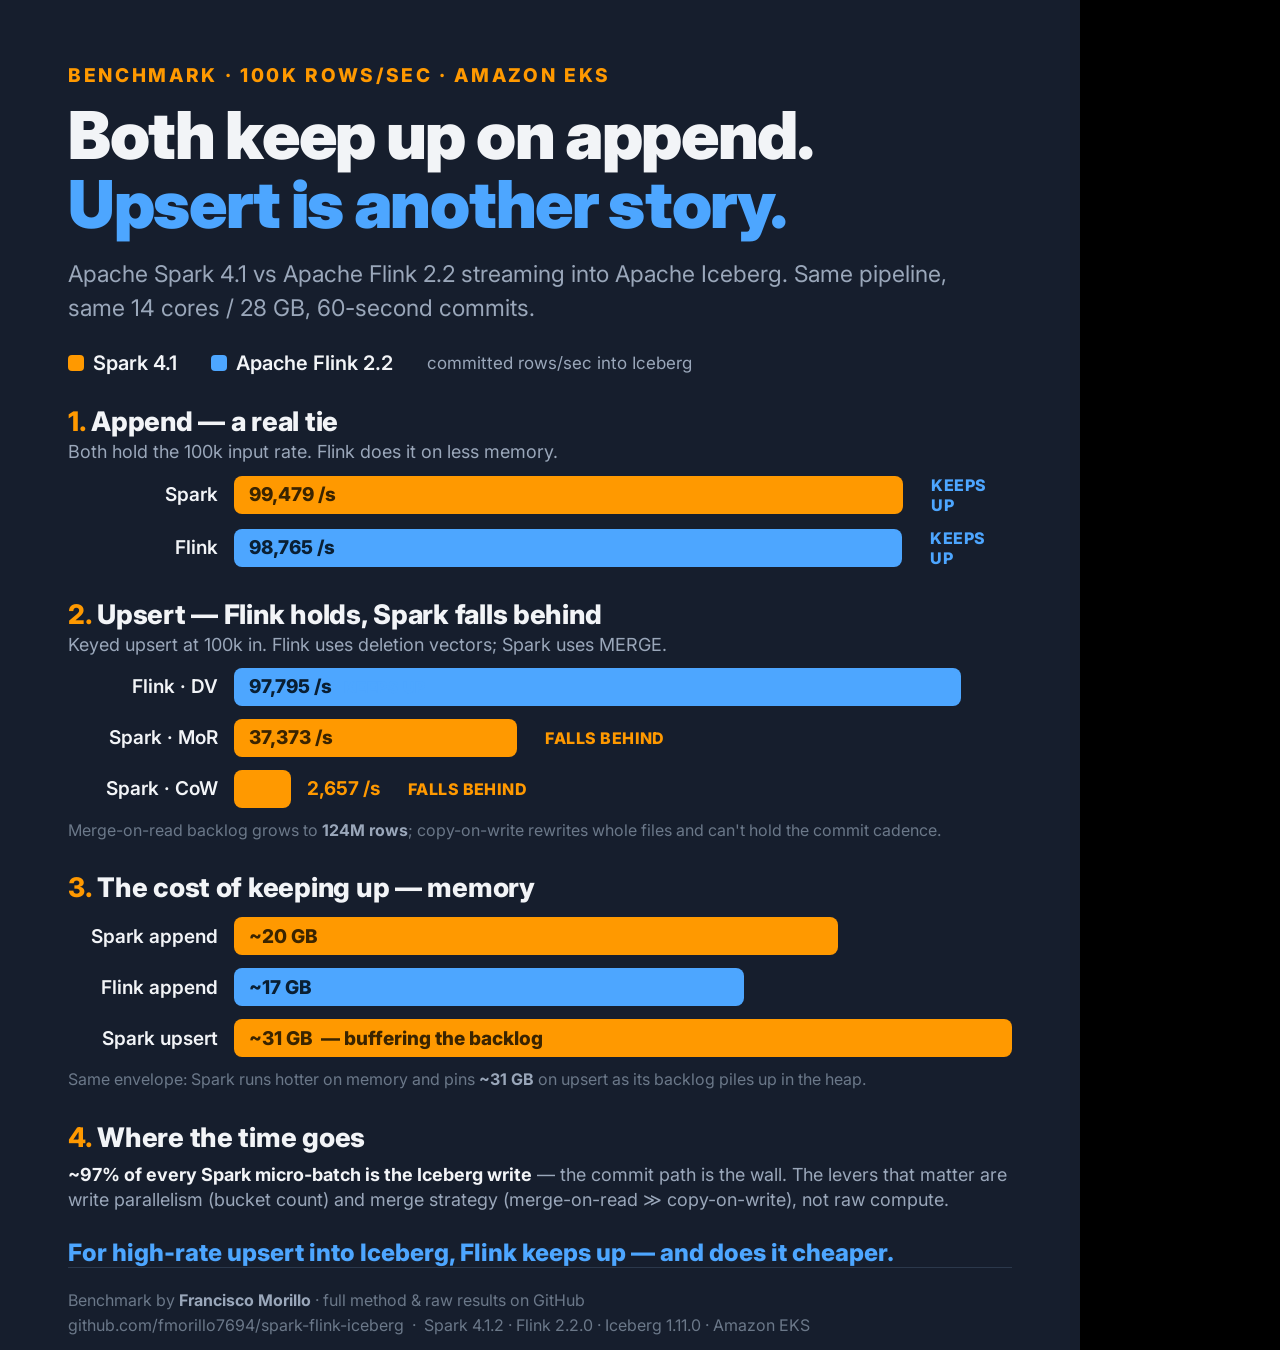
==== blog/summary_card.html @ 2a1c8cc1 "Retitle to 'Streaming Data Lake'; drop cores-scaling claim; add AWS-themed LinkedIn summary card" ====
<!doctype html>
<html lang="en">
<head>
<meta charset="utf-8">
<style>
  @import url('https://fonts.googleapis.com/css2?family=Inter:wght@400;500;600;700;800;900&display=swap');
  * { margin:0; padding:0; box-sizing:border-box; }
  :root{
    /* AWS palette: Squid Ink navy bg, AWS orange (Spark) + AWS blue (Flink). */
    --bg:#161E2D; --panel:#1b2536; --panel2:#151d2b;
    --ink:#f2f4f7; --muted:#9aa7ba; --faint:#6b7889;
    --spark:#ff9900; --spark-d:#7a4d0a;   /* AWS orange */
    --flink:#4da6ff; --flink-d:#1f4a73;    /* AWS blue */
    --rule:#2b384b;
  }
  html,body{ background:#000; }
  .card{
    width:1080px; height:1350px; background:var(--bg); color:var(--ink);
    font-family:'Inter',system-ui,sans-serif; padding:64px 68px 48px;
    display:flex; flex-direction:column;
  }
  .kicker{ color:var(--spark); font-weight:800; font-size:19px; letter-spacing:.14em; text-transform:uppercase; }
  h1{ font-size:66px; line-height:1.04; font-weight:900; letter-spacing:-.02em; margin-top:14px; }
  h1 .g{ color:var(--flink); }
  .sub{ color:var(--muted); font-size:23px; line-height:1.45; margin-top:20px; font-weight:400; max-width:900px; }
  .legend{ display:flex; gap:34px; margin-top:26px; font-size:20px; font-weight:600; align-items:center; }
  .legend .dot{ display:inline-block; width:16px; height:16px; border-radius:4px; margin-right:9px; vertical-align:-1px; }
  .sec{ margin-top:30px; }
  .sec h2{ font-size:27px; font-weight:800; letter-spacing:-.01em; }
  .sec h2 .n{ color:var(--spark); }
  .sec .cap{ color:var(--muted); font-size:18px; margin-top:3px; font-weight:400; }
  .row{ display:flex; align-items:center; gap:16px; margin-top:13px; }
  .row .lbl{ width:150px; font-size:19px; color:var(--ink); font-weight:600; text-align:right; flex-shrink:0; }
  .bar{ height:38px; border-radius:8px; display:flex; align-items:center; padding:0 15px; font-weight:800; font-size:19px; color:#10192a; white-space:nowrap; }
  .bar.s{ background:var(--spark); color:#3a2400; }
  .bar.f{ background:var(--flink); color:#0a1f33; }
  .bar.sd{ background:linear-gradient(90deg,var(--spark) 0%, var(--spark) 100%); }
  .verdict{ font-size:16px; font-weight:800; margin-left:12px; letter-spacing:.03em; }
  .keep{ color:var(--flink); }
  .behind{ color:var(--spark); }
  .note{ color:var(--faint); font-size:16px; margin-top:11px; line-height:1.4; }
  .note b{ color:var(--muted); }
  .foot{ margin-top:auto; border-top:1px solid var(--rule); padding-top:20px; display:flex; justify-content:space-between; align-items:flex-end; }
  .foot .l{ color:var(--faint); font-size:16px; line-height:1.55; }
  .foot .l b{ color:var(--muted); }
  .foot .brand{ font-size:27px; font-weight:800; color:var(--ink); }
  .foot .brand .v{ color:var(--spark); }
  .kicker-line{ color:var(--flink); font-weight:800; font-size:24px; margin-top:26px; }
</style>
</head>
<body>
<div class="card">
  <div class="kicker">Benchmark · 100K rows/sec · Amazon EKS</div>
  <h1>Both keep up on append.<br><span class="g">Upsert is another story.</span></h1>
  <div class="sub">Apache Spark 4.1 vs Apache Flink 2.2 streaming into Apache Iceberg.
  Same pipeline, same 14 cores / 28 GB, 60-second commits.</div>

  <div class="legend">
    <span><span class="dot" style="background:var(--spark)"></span>Spark 4.1</span>
    <span><span class="dot" style="background:var(--flink)"></span>Apache Flink 2.2</span>
    <span style="color:var(--muted);font-weight:400;font-size:17px">committed rows/sec into Iceberg</span>
  </div>

  <!-- 1. APPEND -->
  <div class="sec">
    <h2><span class="n">1.</span> Append — a real tie</h2>
    <div class="cap">Both hold the 100k input rate. Flink does it on less memory.</div>
    <div class="row"><span class="lbl">Spark</span>
      <div class="bar s" style="width:72%">99,479 /s</div><span class="verdict" style="color:var(--flink)">KEEPS UP</span></div>
    <div class="row"><span class="lbl">Flink</span>
      <div class="bar f" style="width:71%">98,765 /s</div><span class="verdict keep">KEEPS UP</span></div>
  </div>

  <!-- 2. UPSERT -->
  <div class="sec">
    <h2><span class="n">2.</span> Upsert — Flink holds, Spark falls behind</h2>
    <div class="cap">Keyed upsert at 100k in. Flink uses deletion vectors; Spark uses MERGE.</div>
    <div class="row"><span class="lbl">Flink · DV</span>
      <div class="bar f" style="width:77%">97,795 /s<span class="verdict keep">KEEPS UP</span></div></div>
    <div class="row"><span class="lbl">Spark · MoR</span>
      <div class="bar s" style="width:30%">37,373 /s</div><span class="verdict behind">FALLS BEHIND</span></div>
    <div class="row"><span class="lbl">Spark · CoW</span>
      <div class="bar s" style="width:6%;padding:0 8px"></div><span style="font-weight:700;font-size:19px;color:var(--spark)">2,657 /s</span><span class="verdict behind">FALLS BEHIND</span></div>
    <div class="note">Merge-on-read backlog grows to <b>124M rows</b>; copy-on-write rewrites whole files and can't hold the commit cadence.</div>
  </div>

  <!-- 3. MEMORY -->
  <div class="sec">
    <h2><span class="n">3.</span> The cost of keeping up — memory</h2>
    <div class="row"><span class="lbl">Spark append</span>
      <div class="bar s" style="width:64%">~20 GB</div></div>
    <div class="row"><span class="lbl">Flink append</span>
      <div class="bar f" style="width:54%">~17 GB</div></div>
    <div class="row"><span class="lbl">Spark upsert</span>
      <div class="bar s" style="width:100%">~31 GB &nbsp;— buffering the backlog</div></div>
    <div class="note">Same envelope: Spark runs hotter on memory and pins <b>~31 GB</b> on upsert as its backlog piles up in the heap.</div>
  </div>

  <!-- 4. WHERE THE TIME GOES -->
  <div class="sec">
    <h2><span class="n">4.</span> Where the time goes</h2>
    <div class="note" style="font-size:18px;color:var(--muted);margin-top:8px">
      <b style="color:var(--ink)">~97% of every Spark micro-batch is the Iceberg write</b> — the commit path is the
      wall. The levers that matter are write parallelism (bucket count) and merge strategy
      (merge-on-read ≫ copy-on-write), not raw compute.</div>
  </div>

  <div class="kicker-line">For high-rate upsert into Iceberg, Flink keeps up — and does it cheaper.</div>

  <div class="foot">
    <div class="l">Benchmark by <b>Francisco Morillo</b> · full method &amp; raw results on GitHub<br>
      github.com/fmorillo7694/spark-flink-iceberg &nbsp;·&nbsp; Spark 4.1.2 · Flink 2.2.0 · Iceberg 1.11.0 · Amazon EKS</div>
  </div>
</div>
</body>
</html>
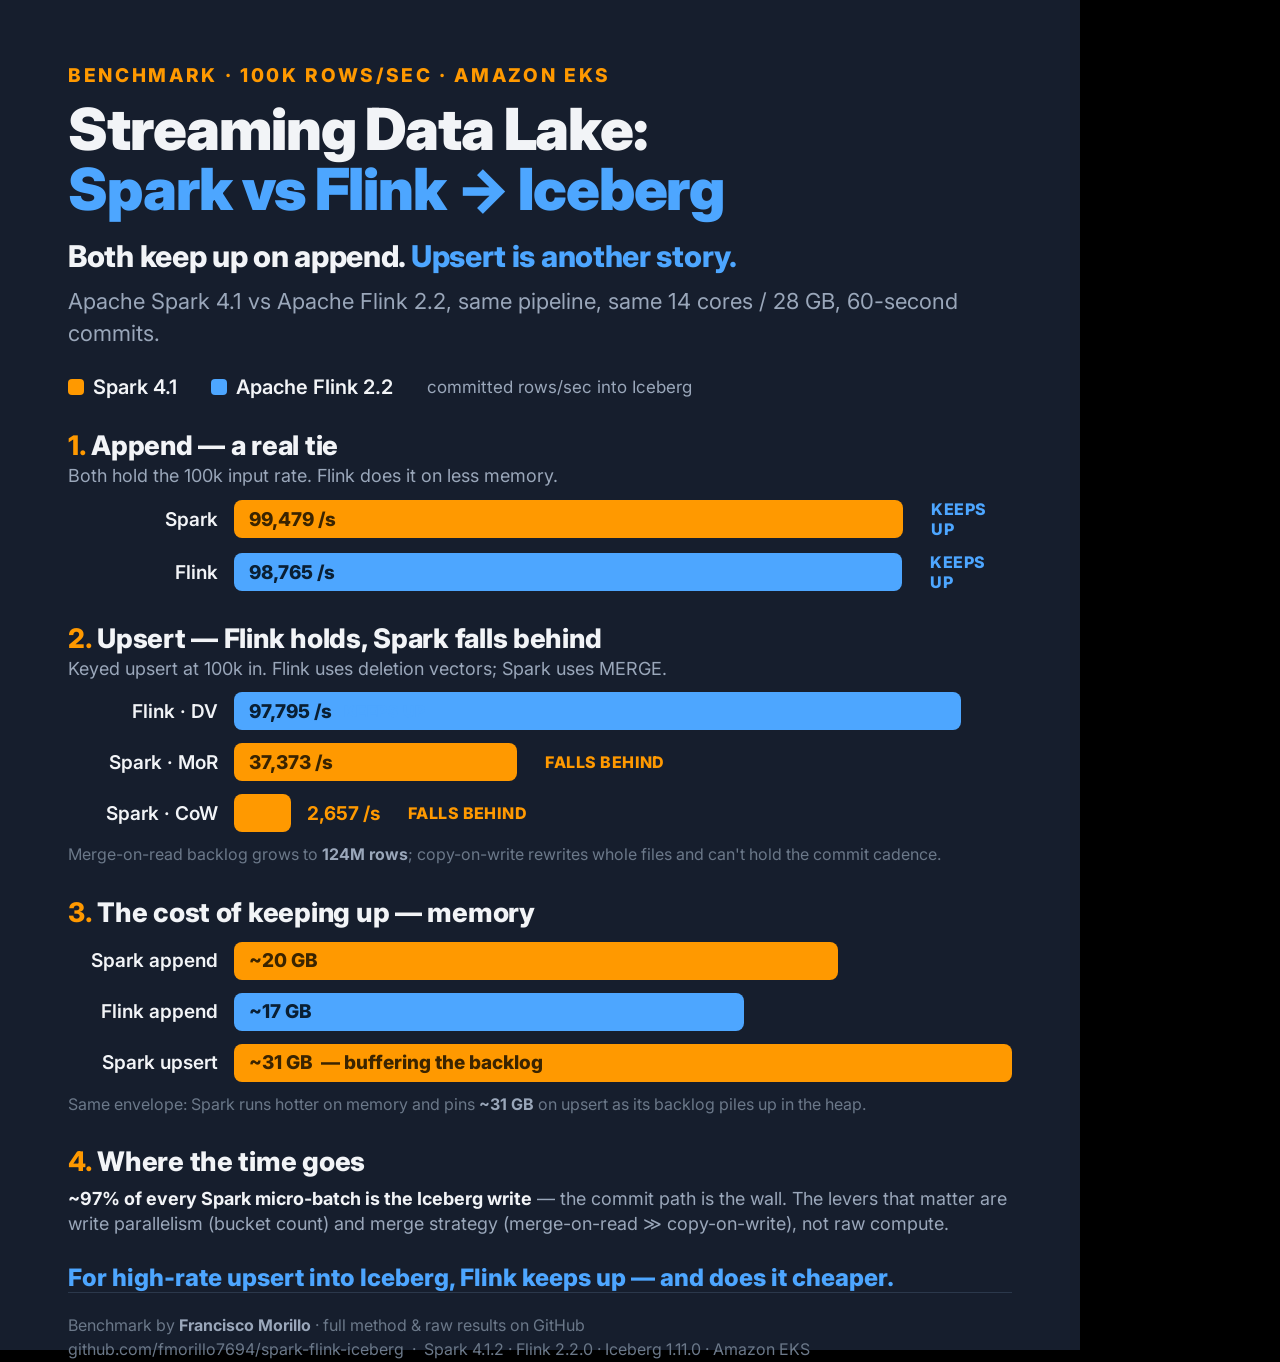
==== commit 85130fd2: "Card: lead with post title, keep append/upsert finding as subhead" ====
--- a/blog/summary_card.html
+++ b/blog/summary_card.html
@@ -22,7 +22,9 @@
   .kicker{ color:var(--spark); font-weight:800; font-size:19px; letter-spacing:.14em; text-transform:uppercase; }
   h1{ font-size:66px; line-height:1.04; font-weight:900; letter-spacing:-.02em; margin-top:14px; }
   h1 .g{ color:var(--flink); }
-  .sub{ color:var(--muted); font-size:23px; line-height:1.45; margin-top:20px; font-weight:400; max-width:900px; }
+  .finding{ font-size:30px; font-weight:800; letter-spacing:-.01em; margin-top:18px; color:var(--ink); }
+  .finding .fg{ color:var(--flink); }
+  .sub{ color:var(--muted); font-size:22px; line-height:1.45; margin-top:12px; font-weight:400; max-width:900px; }
   .legend{ display:flex; gap:34px; margin-top:26px; font-size:20px; font-weight:600; align-items:center; }
   .legend .dot{ display:inline-block; width:16px; height:16px; border-radius:4px; margin-right:9px; vertical-align:-1px; }
   .sec{ margin-top:30px; }
@@ -51,9 +53,10 @@
 <body>
 <div class="card">
   <div class="kicker">Benchmark · 100K rows/sec · Amazon EKS</div>
-  <h1>Both keep up on append.<br><span class="g">Upsert is another story.</span></h1>
-  <div class="sub">Apache Spark 4.1 vs Apache Flink 2.2 streaming into Apache Iceberg.
-  Same pipeline, same 14 cores / 28 GB, 60-second commits.</div>
+  <h1 style="font-size:58px;margin-top:12px">Streaming Data Lake:<br><span class="g">Spark vs Flink → Iceberg</span></h1>
+  <div class="finding">Both keep up on append. <span class="fg">Upsert is another story.</span></div>
+  <div class="sub">Apache Spark 4.1 vs Apache Flink 2.2, same pipeline, same 14 cores / 28 GB,
+  60-second commits.</div>
 
   <div class="legend">
     <span><span class="dot" style="background:var(--spark)"></span>Spark 4.1</span>
